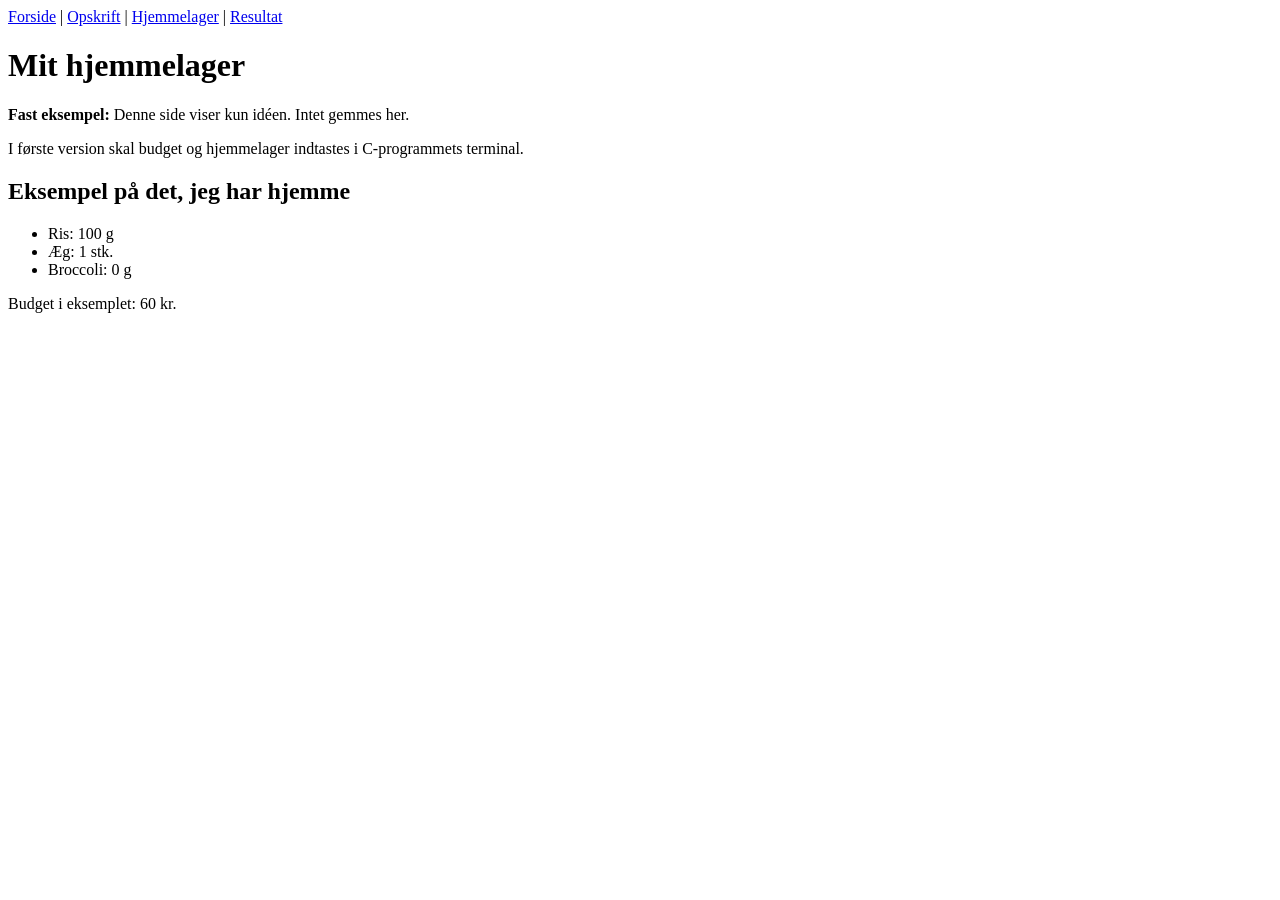
==== frontend/html/lager.html @ 04cc9abe "oprydning" ====
<!doctype html>
<html lang="da">
<head>
  <meta charset="utf-8">
  <meta name="viewport" content="width=device-width, initial-scale=1">
  <title>Hjemmelager - Madplan</title>
</head>
<body>
  <nav aria-label="Hovedmenu">
    <a href="index.html">Forside</a> |
    <a href="opskrift.html">Opskrift</a> |
    <a href="lager.html">Hjemmelager</a> |
    <a href="resultat.html">Resultat</a>
  </nav>
  <main>
    <h1>Mit hjemmelager</h1>
    <p><strong>Fast eksempel:</strong> Denne side viser kun idéen. Intet gemmes her.</p>
    <p>I første version skal budget og hjemmelager indtastes i C-programmets terminal.</p>
    <h2>Eksempel på det, jeg har hjemme</h2>
    <ul>
      <li>Ris: 100 g</li>
      <li>Æg: 1 stk.</li>
      <li>Broccoli: 0 g</li>
    </ul>
    <p>Budget i eksemplet: 60 kr.</p>
    <!-- HASIBULLAH - TODO 1: Tilpas oversigten, så den er let at forstå.
         TODO 2: Hold tallene ens med data/varer.txt.
         TODO 3: Hjælp med at prøve opstartsvejledningen.
         Browserinput og gemmeknapper kræver en senere forbindelse til C. -->
  </main>
</body>
</html>
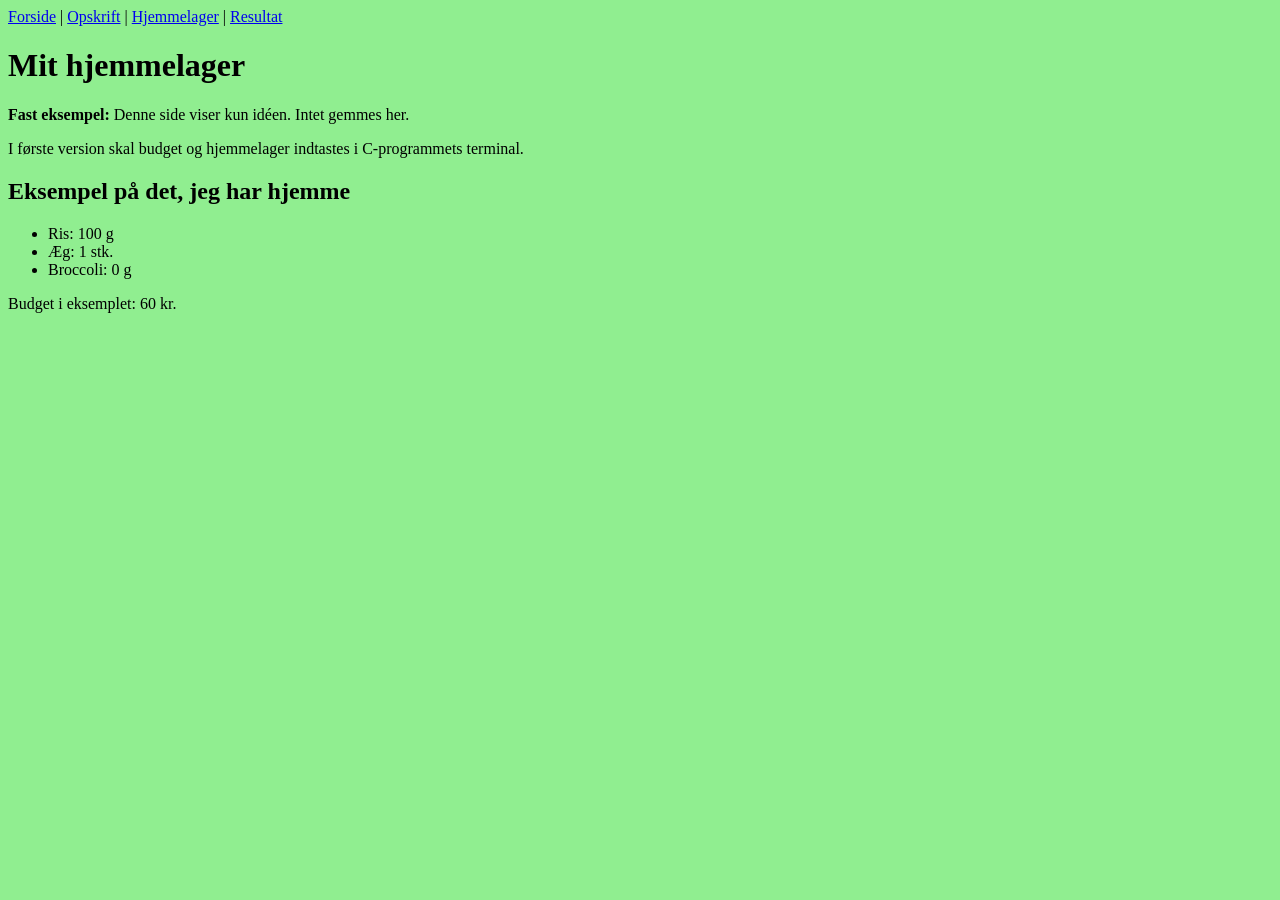
==== commit 1aa047b4: "Update lager.html" ====
--- a/frontend/html/lager.html
+++ b/frontend/html/lager.html
@@ -4,29 +4,40 @@
   <meta charset="utf-8">
   <meta name="viewport" content="width=device-width, initial-scale=1">
   <title>Hjemmelager - Madplan</title>
+  
 </head>
-<body>
+
+<body style="background-color: lightgreen;">
+
   <nav aria-label="Hovedmenu">
     <a href="index.html">Forside</a> |
     <a href="opskrift.html">Opskrift</a> |
     <a href="lager.html">Hjemmelager</a> |
     <a href="resultat.html">Resultat</a>
   </nav>
+
   <main>
+
     <h1>Mit hjemmelager</h1>
     <p><strong>Fast eksempel:</strong> Denne side viser kun idéen. Intet gemmes her.</p>
     <p>I første version skal budget og hjemmelager indtastes i C-programmets terminal.</p>
     <h2>Eksempel på det, jeg har hjemme</h2>
+
     <ul>
+
       <li>Ris: 100 g</li>
       <li>Æg: 1 stk.</li>
       <li>Broccoli: 0 g</li>
+
     </ul>
+
     <p>Budget i eksemplet: 60 kr.</p>
     <!-- HASIBULLAH - TODO 1: Tilpas oversigten, så den er let at forstå.
          TODO 2: Hold tallene ens med data/varer.txt.
          TODO 3: Hjælp med at prøve opstartsvejledningen.
          Browserinput og gemmeknapper kræver en senere forbindelse til C. -->
+
   </main>
+
 </body>
 </html>
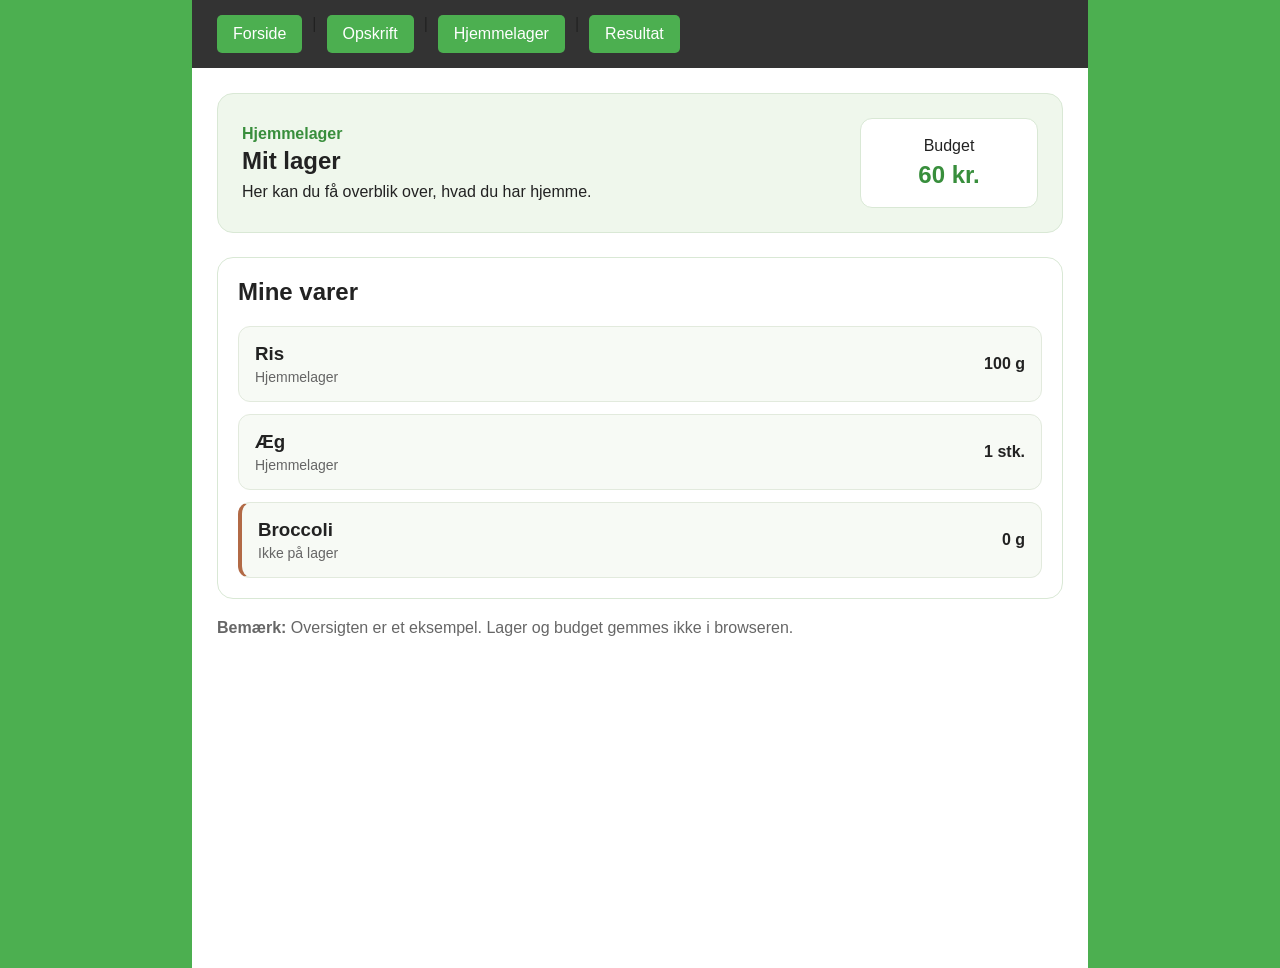
==== commit 7fa34815: "Mere layout og rettelse" ====
--- a/frontend/html/lager.html
+++ b/frontend/html/lager.html
@@ -1,14 +1,12 @@
-<!doctype html>
+<body>
+  <!doctype html>
 <html lang="da">
 <head>
   <meta charset="utf-8">
   <meta name="viewport" content="width=device-width, initial-scale=1">
   <title>Hjemmelager - Madplan</title>
-  
+  <link rel="stylesheet" href="style.css">
 </head>
-
-<body style="background-color: lightgreen;">
-
   <nav aria-label="Hovedmenu">
     <a href="index.html">Forside</a> |
     <a href="opskrift.html">Opskrift</a> |
@@ -17,27 +15,50 @@
   </nav>
 
   <main>
+    <section class="lager-header">
+      <div>
+        <p class="lager-kategori">Hjemmelager</p>
+        <h1>Mit lager</h1>
+        <p>Her kan du få overblik over, hvad du har hjemme.</p>
+      </div>
 
-    <h1>Mit hjemmelager</h1>
-    <p><strong>Fast eksempel:</strong> Denne side viser kun idéen. Intet gemmes her.</p>
-    <p>I første version skal budget og hjemmelager indtastes i C-programmets terminal.</p>
-    <h2>Eksempel på det, jeg har hjemme</h2>
+      <div class="budget">
+        <span>Budget</span>
+        <strong>60 kr.</strong>
+      </div>
+    </section>
 
-    <ul>
+    <section class="lager-kort">
+      <h2>Mine varer</h2>
 
-      <li>Ris: 100 g</li>
-      <li>Æg: 1 stk.</li>
-      <li>Broccoli: 0 g</li>
+      <div class="vare">
+        <div>
+          <h3>Ris</h3>
+          <p>Hjemmelager</p>
+        </div>
+        <strong>100 g</strong>
+      </div>
 
-    </ul>
+      <div class="vare">
+        <div>
+          <h3>Æg</h3>
+          <p>Hjemmelager</p>
+        </div>
+        <strong>1 stk.</strong>
+      </div>
 
-    <p>Budget i eksemplet: 60 kr.</p>
-    <!-- HASIBULLAH - TODO 1: Tilpas oversigten, så den er let at forstå.
-         TODO 2: Hold tallene ens med data/varer.txt.
-         TODO 3: Hjælp med at prøve opstartsvejledningen.
-         Browserinput og gemmeknapper kræver en senere forbindelse til C. -->
+      <div class="vare vare-tom">
+        <div>
+          <h3>Broccoli</h3>
+          <p>Ikke på lager</p>
+        </div>
+        <strong>0 g</strong>
+      </div>
+    </section>
 
+    <p class="lager-info">
+      <strong>Bemærk:</strong> Oversigten er et eksempel. Lager og budget gemmes ikke i browseren.
+    </p>
   </main>
-
 </body>
-</html>
+</html>
--- a/frontend/html/style.css
+++ b/frontend/html/style.css
@@ -0,0 +1,139 @@
+ body {
+      margin: 0;
+      background-color: #4CAF50;
+      font-family: Arial, sans-serif;
+      color: #222222;
+    }
+
+  
+    nav,
+    main {
+      width: 70%;
+      margin-left: 15%;
+      box-sizing: border-box;
+    }
+
+    nav {
+      padding: 15px 25px;
+      display: flex;
+      flex-wrap: wrap;
+      gap: 10px;
+      background-color: #333333;
+    }
+
+    nav a {
+      display: inline-block;
+      padding: 10px 16px;
+      background-color: #4CAF50;
+      color: white;
+      text-decoration: none;
+      border-radius: 5px;
+    }
+
+    nav a:hover {
+      background-color: #388E3C;
+    }
+
+    main {
+      min-height: 100vh;
+      padding: 25px;
+      background-color: white;
+    }
+    .lager-header {
+  display: flex;
+  align-items: center;
+  justify-content: space-between;
+  gap: 20px;
+  margin-bottom: 24px;
+  padding: 24px;
+  background: #eff7ec;
+  border: 1px solid #d9e8d5;
+  border-radius: 16px;
+}
+
+.lager-header h1 {
+  margin: 4px 0 8px;
+}
+
+.lager-header p {
+  margin: 0;
+}
+
+.lager-kategori {
+  color: #388e3c;
+  font-weight: bold;
+}
+
+.budget {
+  min-width: 140px;
+  padding: 18px;
+  text-align: center;
+  background: white;
+  border-radius: 12px;
+  border: 1px solid #d9e8d5;
+}
+
+.budget span,
+.budget strong {
+  display: block;
+}
+
+.budget strong {
+  margin-top: 6px;
+  color: #388e3c;
+  font-size: 24px;
+}
+
+.lager-kort {
+  padding: 20px;
+  border: 1px solid #d9e8d5;
+  border-radius: 16px;
+  background: white;
+}
+
+.lager-kort h2 {
+  margin-top: 0;
+}
+
+.vare {
+  display: flex;
+  align-items: center;
+  justify-content: space-between;
+  gap: 20px;
+  margin-top: 12px;
+  padding: 16px;
+  background: #f7faf5;
+  border: 1px solid #e2eadd;
+  border-radius: 12px;
+}
+
+.vare h3,
+.vare p {
+  margin: 0;
+}
+
+.vare p {
+  margin-top: 4px;
+  color: #666;
+  font-size: 14px;
+}
+
+.vare-tom {
+  border-left: 4px solid #b26a46;
+}
+
+.lager-info {
+  margin-top: 20px;
+  color: #666;
+}
+
+@media (max-width: 600px) {
+  .lager-header {
+    align-items: flex-start;
+    flex-direction: column;
+  }
+
+  .budget {
+    width: 100%;
+  }
+}
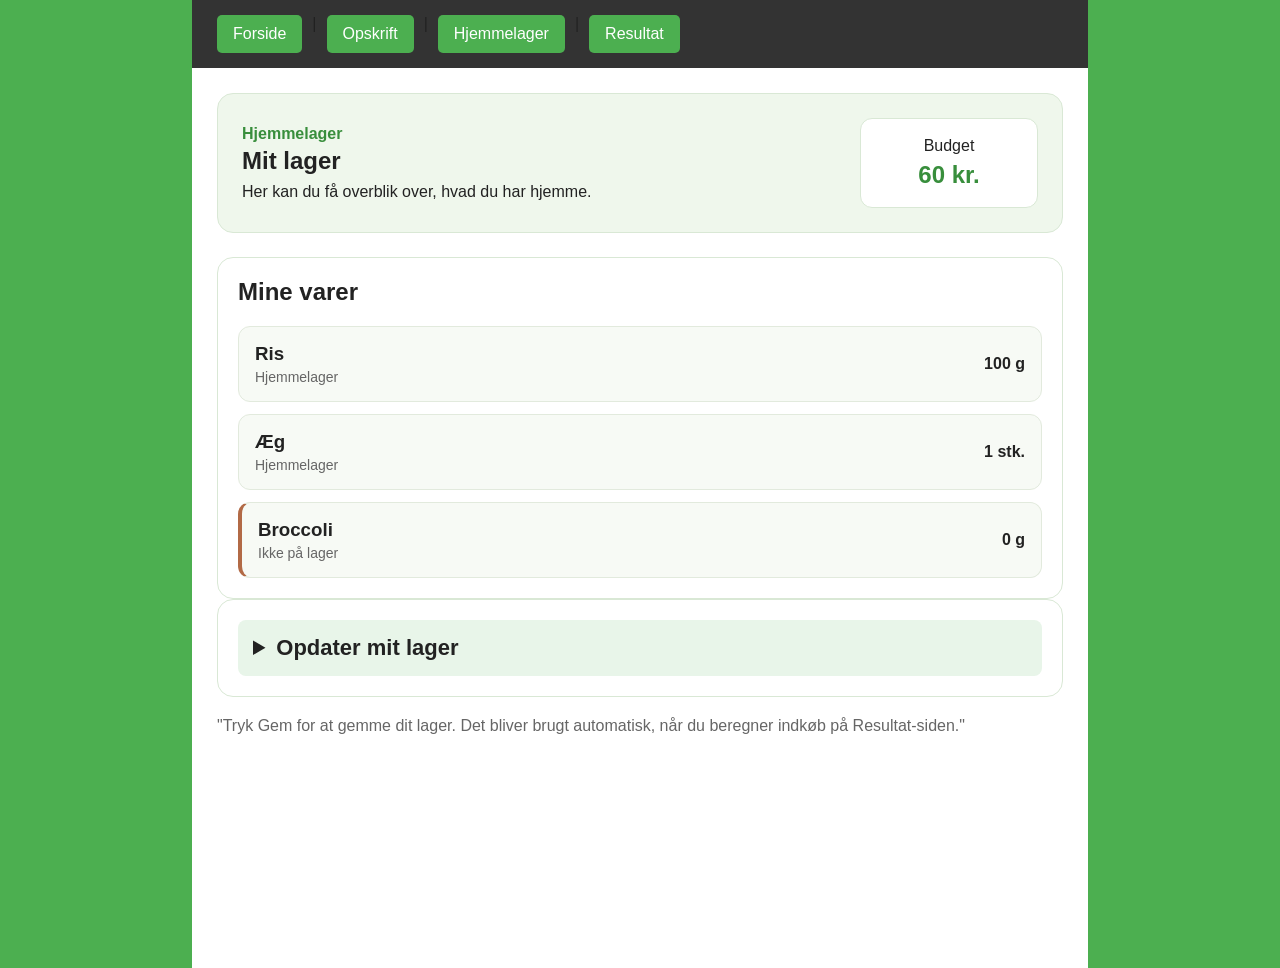
==== commit 8b37f9b6: "hh" ====
--- a/frontend/html/lager.html
+++ b/frontend/html/lager.html
@@ -1,4 +1,4 @@
-<body>
+
   <!doctype html>
 <html lang="da">
 <head>
@@ -7,6 +7,7 @@
   <title>Hjemmelager - Madplan</title>
   <link rel="stylesheet" href="style.css">
 </head>
+<body>
   <nav aria-label="Hovedmenu">
     <a href="index.html">Forside</a> |
     <a href="opskrift.html">Opskrift</a> |
@@ -56,8 +57,67 @@
       </div>
     </section>
 
+<section class="lager-kort">
+  <details class="lager-dropdown">
+    <summary>Opdater mit lager</summary>
+<form class="lager-form" action="/cgi-bin/stock.cgi" method="get" target="saved">
+<label>Pasta (g) <input name="1" type="number" min="0" max="100000"
+value="0"></label>
+<label>Hakket oksekød (g) <input name="2" type="number" min="0"
+max="100000" value="0"></label>
+<label>Ris (g) <input name="3" type="number" min="0" max="100000"
+value="0"></label>
+<label>Kyllingebryst (g) <input name="4" type="number" min="0"
+max="100000" value="0"></label>
+<label>Broccoli (g) <input name="5" type="number" min="0"
+max="100000" value="0"></label>
+<label>Sojasauce (ml) <input name="6" type="number" min="0"
+max="100000" value="0"></label>
+<label>Kidneybønner (kogte) (g) <input name="7" type="number" min="0"
+max="100000" value="0"></label>
+<label>Hakkede tomater (g) <input name="8" type="number" min="0"
+  max="100000" value="0"></label>
+<label>Løg (g) <input name="9" type="number" min="0" max="100000"
+value="0"></label>
+<label>Rød peberfrugt (stk.) <input name="10" type="number" min="0"
+max="100000" value="0"></label>
+<label>Majs (dåse) (g) <input name="11" type="number" min="0"
+max="100000" value="0"></label>
+<label>Rapsolie (ml) <input name="12" type="number" min="0"
+max="100000" value="0"></label>
+<label>Salt (g) <input name="13" type="number" min="0" max="100000"
+value="0"></label>
+<label>Sort peber (g) <input name="14" type="number" min="0"
+max="100000" value="0"></label>
+<label>Paprika (g) <input name="15" type="number" min="0"
+max="100000" value="0"></label>
+<label>Spidskommen (g) <input name="16" type="number" min="0"
+max="100000" value="0"></label>
+<label>Chilipulver (g) <input name="17" type="number" min="0"
+max="100000" value="0"></label>
+<label>Romainesalat (stk.) <input name="18" type="number" min="0"
+max="100000" value="0"></label>
+<label>Croutoner (g) <input name="19" type="number" min="0"
+max="100000" value="0"></label>
+<label>Parmesan (g) <input name="20" type="number" min="0"
+max="100000" value="0"></label>
+<label>Caesar-dressing (ml) <input name="21" type="number" min="0"
+max="100000" value="0"></label>
+<label>Fuldkornspasta (g) <input name="22" type="number" min="0"
+max="100000" value="0"></label>
+<label>Sorte bønner (kogte) (g) <input name="23" type="number"
+min="0" max="100000" value="0"></label>
+<button type="submit">Gem</button>
+</form>
+<iframe name="saved" title="Gemt lager" width="100%" height="250">
+</iframe>
+</details>
+</section>
+
+
     <p class="lager-info">
-      <strong>Bemærk:</strong> Oversigten er et eksempel. Lager og budget gemmes ikke i browseren.
+      "Tryk Gem for at gemme dit lager. Det bliver brugt automatisk, når du beregner
+       indkøb på Resultat-siden."
     </p>
   </main>
 </body>
--- a/frontend/html/style.css
+++ b/frontend/html/style.css
@@ -136,4 +136,32 @@
   .budget {
     width: 100%;
   }
+}
+.lager-form {
+  display: flex;
+  flex-direction: column;
+  gap: 10px;
+}
+
+.lager-form label {
+  display: flex;
+  justify-content: space-between;
+  align-items: center;
+}
+
+.lager-form input {
+  width: 100px;
+  padding: 8px;
+}
+.lager-dropdown summary {
+  cursor: pointer;
+  font-size: 22px;
+  font-weight: bold;
+  background-color: #e8f5e9;
+  padding: 15px;
+  border-radius: 8px;
+}
+
+.lager-dropdown form {
+  margin-top: 20px;
 }
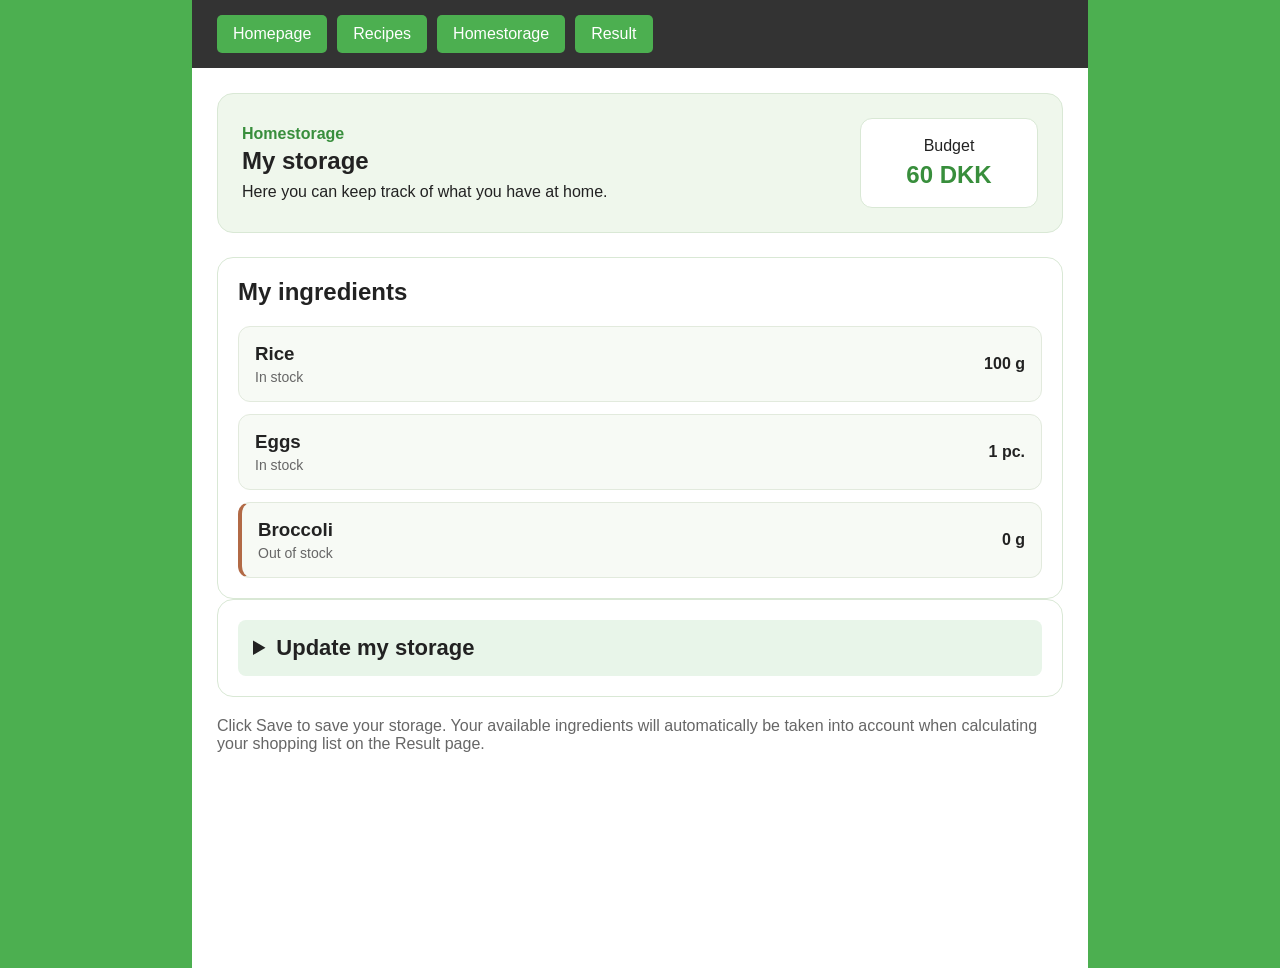
==== commit 290d2190: "oversat til engelsk" ====
--- a/frontend/html/lager.html
+++ b/frontend/html/lager.html
@@ -1,124 +1,174 @@
 
-  <!doctype html>
-<html lang="da">
+<!doctype html>
+<html lang="en">
 <head>
   <meta charset="utf-8">
   <meta name="viewport" content="width=device-width, initial-scale=1">
-  <title>Hjemmelager - Madplan</title>
+  <title>Homestorage - Meal Planner</title>
   <link rel="stylesheet" href="style.css">
 </head>
 <body>
-  <nav aria-label="Hovedmenu">
-    <a href="index.html">Forside</a> |
-    <a href="opskrift.html">Opskrift</a> |
-    <a href="lager.html">Hjemmelager</a> |
-    <a href="resultat.html">Resultat</a>
+  <nav aria-label="Main menu">
+    <a href="index.html">Homepage</a>
+    <a href="opskrift.html">Recipes</a>
+    <a href="lager.html">Homestorage</a>
+    <a href="resultat.html">Result</a>
   </nav>
 
   <main>
     <section class="lager-header">
       <div>
-        <p class="lager-kategori">Hjemmelager</p>
-        <h1>Mit lager</h1>
-        <p>Her kan du få overblik over, hvad du har hjemme.</p>
+        <p class="lager-kategori">Homestorage</p>
+        <h1>My storage</h1>
+        <p>Here you can keep track of what you have at home.</p>
       </div>
 
       <div class="budget">
         <span>Budget</span>
-        <strong>60 kr.</strong>
+        <strong>60 DKK</strong>
       </div>
     </section>
 
     <section class="lager-kort">
-      <h2>Mine varer</h2>
+      <h2>My ingredients</h2>
 
       <div class="vare">
         <div>
-          <h3>Ris</h3>
-          <p>Hjemmelager</p>
+          <h3>Rice</h3>
+          <p>In stock</p>
         </div>
         <strong>100 g</strong>
       </div>
 
       <div class="vare">
         <div>
-          <h3>Æg</h3>
-          <p>Hjemmelager</p>
+          <h3>Eggs</h3>
+          <p>In stock</p>
         </div>
-        <strong>1 stk.</strong>
+        <strong>1 pc.</strong>
       </div>
 
       <div class="vare vare-tom">
         <div>
           <h3>Broccoli</h3>
-          <p>Ikke på lager</p>
+          <p>Out of stock</p>
         </div>
         <strong>0 g</strong>
       </div>
     </section>
 
-<section class="lager-kort">
-  <details class="lager-dropdown">
-    <summary>Opdater mit lager</summary>
-<form class="lager-form" action="/cgi-bin/stock.cgi" method="get" target="saved">
-<label>Pasta (g) <input name="1" type="number" min="0" max="100000"
-value="0"></label>
-<label>Hakket oksekød (g) <input name="2" type="number" min="0"
-max="100000" value="0"></label>
-<label>Ris (g) <input name="3" type="number" min="0" max="100000"
-value="0"></label>
-<label>Kyllingebryst (g) <input name="4" type="number" min="0"
-max="100000" value="0"></label>
-<label>Broccoli (g) <input name="5" type="number" min="0"
-max="100000" value="0"></label>
-<label>Sojasauce (ml) <input name="6" type="number" min="0"
-max="100000" value="0"></label>
-<label>Kidneybønner (kogte) (g) <input name="7" type="number" min="0"
-max="100000" value="0"></label>
-<label>Hakkede tomater (g) <input name="8" type="number" min="0"
-  max="100000" value="0"></label>
-<label>Løg (g) <input name="9" type="number" min="0" max="100000"
-value="0"></label>
-<label>Rød peberfrugt (stk.) <input name="10" type="number" min="0"
-max="100000" value="0"></label>
-<label>Majs (dåse) (g) <input name="11" type="number" min="0"
-max="100000" value="0"></label>
-<label>Rapsolie (ml) <input name="12" type="number" min="0"
-max="100000" value="0"></label>
-<label>Salt (g) <input name="13" type="number" min="0" max="100000"
-value="0"></label>
-<label>Sort peber (g) <input name="14" type="number" min="0"
-max="100000" value="0"></label>
-<label>Paprika (g) <input name="15" type="number" min="0"
-max="100000" value="0"></label>
-<label>Spidskommen (g) <input name="16" type="number" min="0"
-max="100000" value="0"></label>
-<label>Chilipulver (g) <input name="17" type="number" min="0"
-max="100000" value="0"></label>
-<label>Romainesalat (stk.) <input name="18" type="number" min="0"
-max="100000" value="0"></label>
-<label>Croutoner (g) <input name="19" type="number" min="0"
-max="100000" value="0"></label>
-<label>Parmesan (g) <input name="20" type="number" min="0"
-max="100000" value="0"></label>
-<label>Caesar-dressing (ml) <input name="21" type="number" min="0"
-max="100000" value="0"></label>
-<label>Fuldkornspasta (g) <input name="22" type="number" min="0"
-max="100000" value="0"></label>
-<label>Sorte bønner (kogte) (g) <input name="23" type="number"
-min="0" max="100000" value="0"></label>
-<button type="submit">Gem</button>
-</form>
-<iframe name="saved" title="Gemt lager" width="100%" height="250">
-</iframe>
-</details>
-</section>
+    <section class="lager-kort">
+      <details class="lager-dropdown">
+        <summary>Update my storage</summary>
 
+        <form class="lager-form" action="/cgi-bin/stock.cgi" method="get" target="saved">
+
+          <label>Pasta (g)
+            <input name="1" type="number" min="0" max="100000" value="0">
+          </label>
+
+          <label>Minced beef (g)
+            <input name="2" type="number" min="0" max="100000" value="0">
+          </label>
+
+          <label>Rice (g)
+            <input name="3" type="number" min="0" max="100000" value="0">
+          </label>
+
+          <label>Chicken breast (g)
+            <input name="4" type="number" min="0" max="100000" value="0">
+          </label>
+
+          <label>Broccoli (g)
+            <input name="5" type="number" min="0" max="100000" value="0">
+          </label>
+
+          <label>Soy sauce (ml)
+            <input name="6" type="number" min="0" max="100000" value="0">
+          </label>
+
+          <label>Kidney beans, cooked (g)
+            <input name="7" type="number" min="0" max="100000" value="0">
+          </label>
+
+          <label>Chopped tomatoes (g)
+            <input name="8" type="number" min="0" max="100000" value="0">
+          </label>
+
+          <label>Onions (g)
+            <input name="9" type="number" min="0" max="100000" value="0">
+          </label>
+
+          <label>Red bell pepper (pcs.)
+            <input name="10" type="number" min="0" max="100000" value="0">
+          </label>
+
+          <label>Canned corn (g)
+            <input name="11" type="number" min="0" max="100000" value="0">
+          </label>
+
+          <label>Rapeseed oil (ml)
+            <input name="12" type="number" min="0" max="100000" value="0">
+          </label>
+
+          <label>Salt (g)
+            <input name="13" type="number" min="0" max="100000" value="0">
+          </label>
+
+          <label>Black pepper (g)
+            <input name="14" type="number" min="0" max="100000" value="0">
+          </label>
+
+          <label>Paprika (g)
+            <input name="15" type="number" min="0" max="100000" value="0">
+          </label>
+
+          <label>Cumin (g)
+            <input name="16" type="number" min="0" max="100000" value="0">
+          </label>
+
+          <label>Chili powder (g)
+            <input name="17" type="number" min="0" max="100000" value="0">
+          </label>
+
+          <label>Romaine lettuce (pcs.)
+            <input name="18" type="number" min="0" max="100000" value="0">
+          </label>
+
+          <label>Croutons (g)
+            <input name="19" type="number" min="0" max="100000" value="0">
+          </label>
+
+          <label>Parmesan (g)
+            <input name="20" type="number" min="0" max="100000" value="0">
+          </label>
+
+          <label>Caesar dressing (ml)
+            <input name="21" type="number" min="0" max="100000" value="0">
+          </label>
+
+          <label>Whole wheat pasta (g)
+            <input name="22" type="number" min="0" max="100000" value="0">
+          </label>
+
+          <label>Black beans, cooked (g)
+            <input name="23" type="number" min="0" max="100000" value="0">
+          </label>
+
+          <button type="submit">Save</button>
+        </form>
+
+        <iframe name="saved" title="Saved storage" width="100%" height="250">
+        </iframe>
+
+      </details>
+    </section>
 
     <p class="lager-info">
-      "Tryk Gem for at gemme dit lager. Det bliver brugt automatisk, når du beregner
-       indkøb på Resultat-siden."
+      Click Save to save your storage. Your available ingredients
+      will automatically be taken into account when calculating
+      your shopping list on the Result page.
     </p>
   </main>
 </body>
-</html>+</html>
--- a/frontend/html/style.css
+++ b/frontend/html/style.css
@@ -164,4 +164,17 @@
 
 .lager-dropdown form {
   margin-top: 20px;
+}
+.lager-form button {
+  background-color: #4CAF50;
+  color: white;
+  border: none;
+  border-radius: 5px;
+  padding: 12px;
+  font-size: 16px;
+  cursor: pointer;
+}
+
+.lager-form button:hover {
+  background-color: #388E3C;
 }
